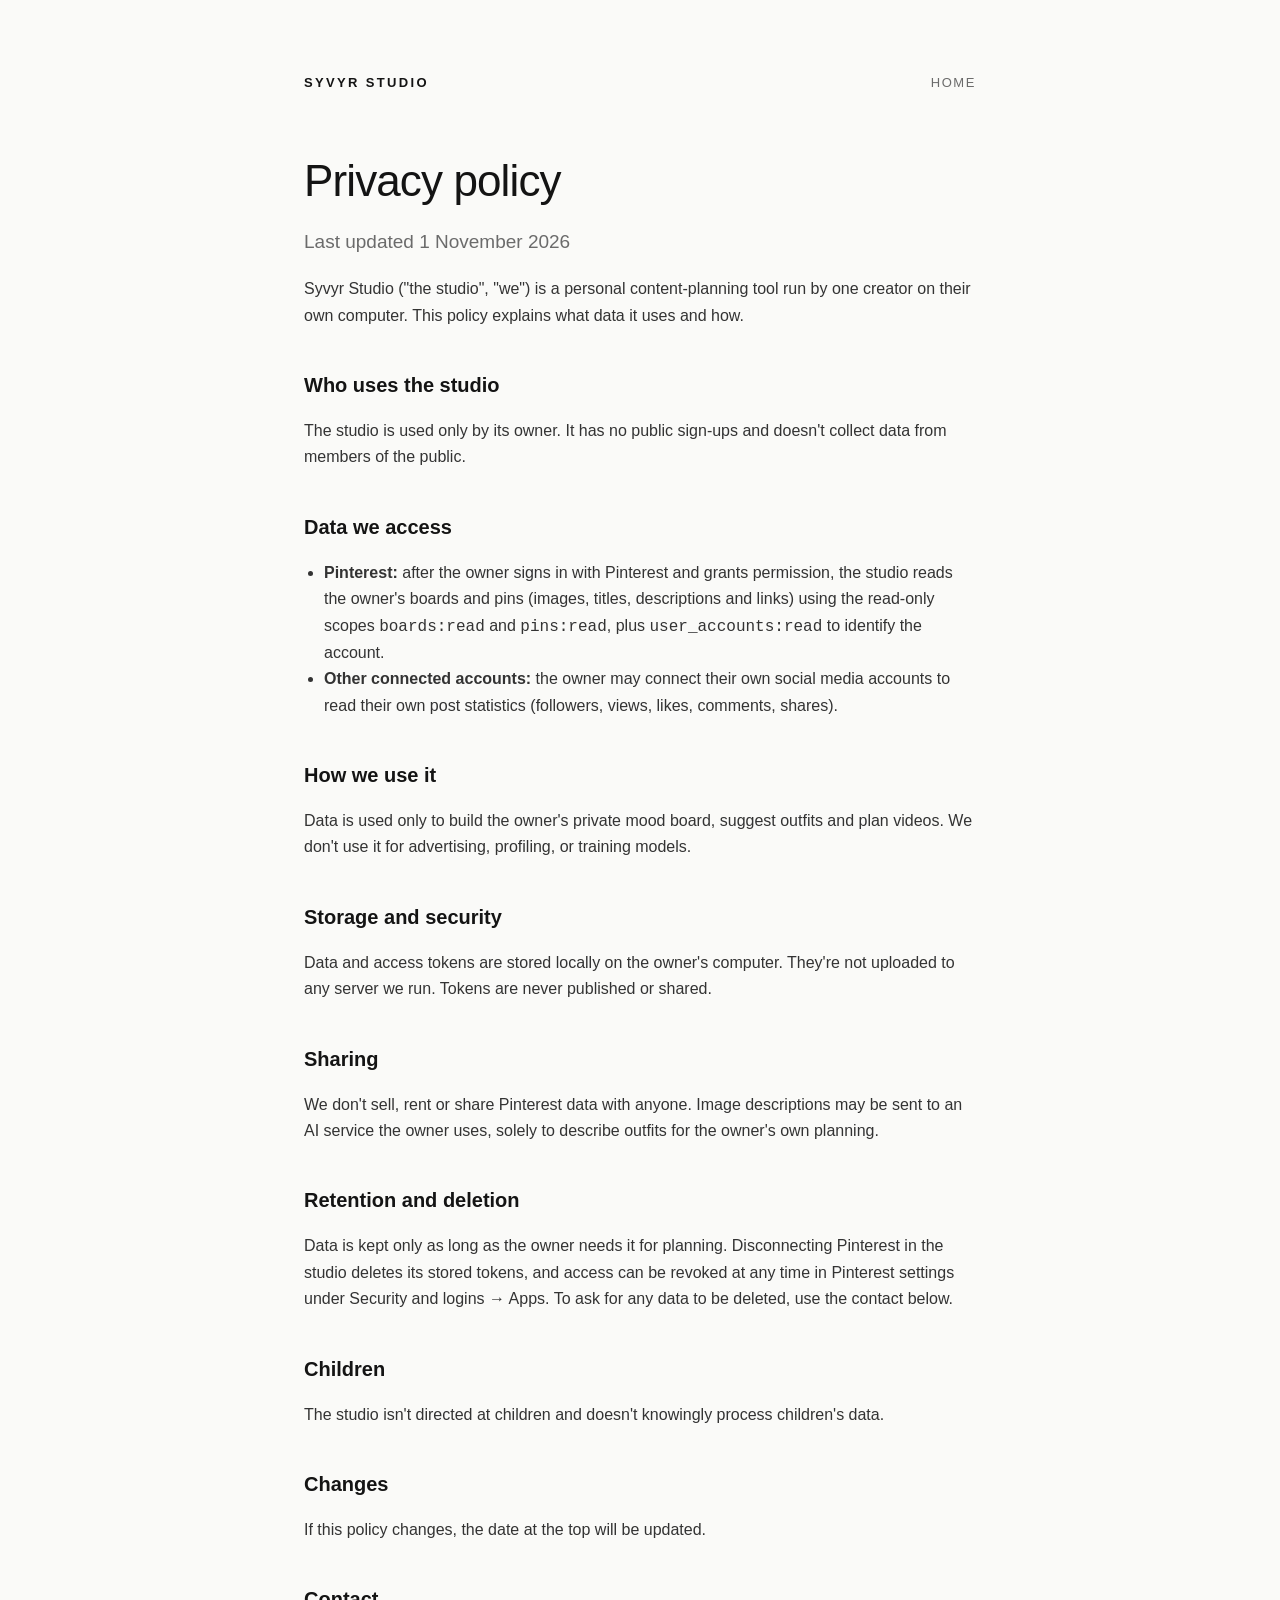
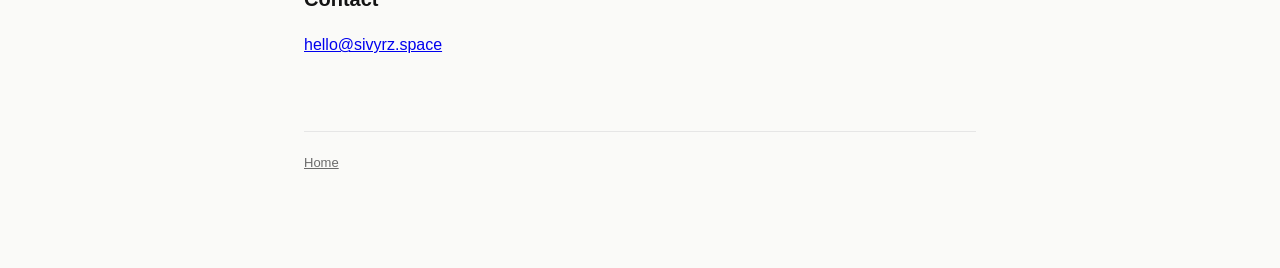
==== privacy.html @ ca307625 "Syvyr Studio site + privacy policy at root; McLaren site moved to /mclaren/ Co-Authored-By: Claude S" ====
<!DOCTYPE html>
<html lang="en"><head><meta charset="utf-8"><meta name="viewport" content="width=device-width,initial-scale=1">
<title>Privacy policy · Syvyr Studio</title><link rel="stylesheet" href="style.css"></head>
<body><main>
<nav><b><a href="index.html" style="color:inherit;margin:0">Syvyr Studio</a></b><span><a href="index.html">Home</a></span></nav>
<h1>Privacy policy</h1>
<p class="lead">Last updated 1 November 2026</p>
<p>Syvyr Studio ("the studio", "we") is a personal content-planning tool run by one creator on their own computer. This policy explains what data it uses and how.</p>
<h2>Who uses the studio</h2>
<p>The studio is used only by its owner. It has no public sign-ups and doesn't collect data from members of the public.</p>
<h2>Data we access</h2>
<ul>
<li><b>Pinterest:</b> after the owner signs in with Pinterest and grants permission, the studio reads the owner's boards and pins (images, titles, descriptions and links) using the read-only scopes <code>boards:read</code> and <code>pins:read</code>, plus <code>user_accounts:read</code> to identify the account.</li>
<li><b>Other connected accounts:</b> the owner may connect their own social media accounts to read their own post statistics (followers, views, likes, comments, shares).</li>
</ul>
<h2>How we use it</h2>
<p>Data is used only to build the owner's private mood board, suggest outfits and plan videos. We don't use it for advertising, profiling, or training models.</p>
<h2>Storage and security</h2>
<p>Data and access tokens are stored locally on the owner's computer. They're not uploaded to any server we run. Tokens are never published or shared.</p>
<h2>Sharing</h2>
<p>We don't sell, rent or share Pinterest data with anyone. Image descriptions may be sent to an AI service the owner uses, solely to describe outfits for the owner's own planning.</p>
<h2>Retention and deletion</h2>
<p>Data is kept only as long as the owner needs it for planning. Disconnecting Pinterest in the studio deletes its stored tokens, and access can be revoked at any time in Pinterest settings under Security and logins → Apps. To ask for any data to be deleted, use the contact below.</p>
<h2>Children</h2>
<p>The studio isn't directed at children and doesn't knowingly process children's data.</p>
<h2>Changes</h2>
<p>If this policy changes, the date at the top will be updated.</p>
<h2>Contact</h2>
<p><a href="mailto:hello@sivyrz.space">hello@sivyrz.space</a></p>
<footer><a href="index.html">Home</a></footer>
</main></body></html>
---- style.css ----
:root{--ink:#141414;--muted:#6b6b6b;--line:#e6e6e6;--bg:#fafaf8}
*{box-sizing:border-box}body{margin:0;font:16px/1.65 -apple-system,BlinkMacSystemFont,"Segoe UI",Helvetica,Arial,sans-serif;color:var(--ink);background:var(--bg)}
main{max-width:720px;margin:0 auto;padding:72px 24px 96px}
nav{display:flex;justify-content:space-between;align-items:center;margin-bottom:64px;font-size:13px;letter-spacing:.12em;text-transform:uppercase}
nav a{color:var(--muted);text-decoration:none;margin-left:20px}nav b{letter-spacing:.18em}
h1{font-size:44px;line-height:1.1;font-weight:500;letter-spacing:-.02em;margin:0 0 20px}
h2{font-size:20px;font-weight:600;margin:40px 0 8px}
p,li{color:#333}.lead{font-size:19px;color:var(--muted)}
ul{padding-left:20px}footer{margin-top:72px;padding-top:20px;border-top:1px solid var(--line);font-size:13px;color:var(--muted)}
footer a{color:var(--muted)}
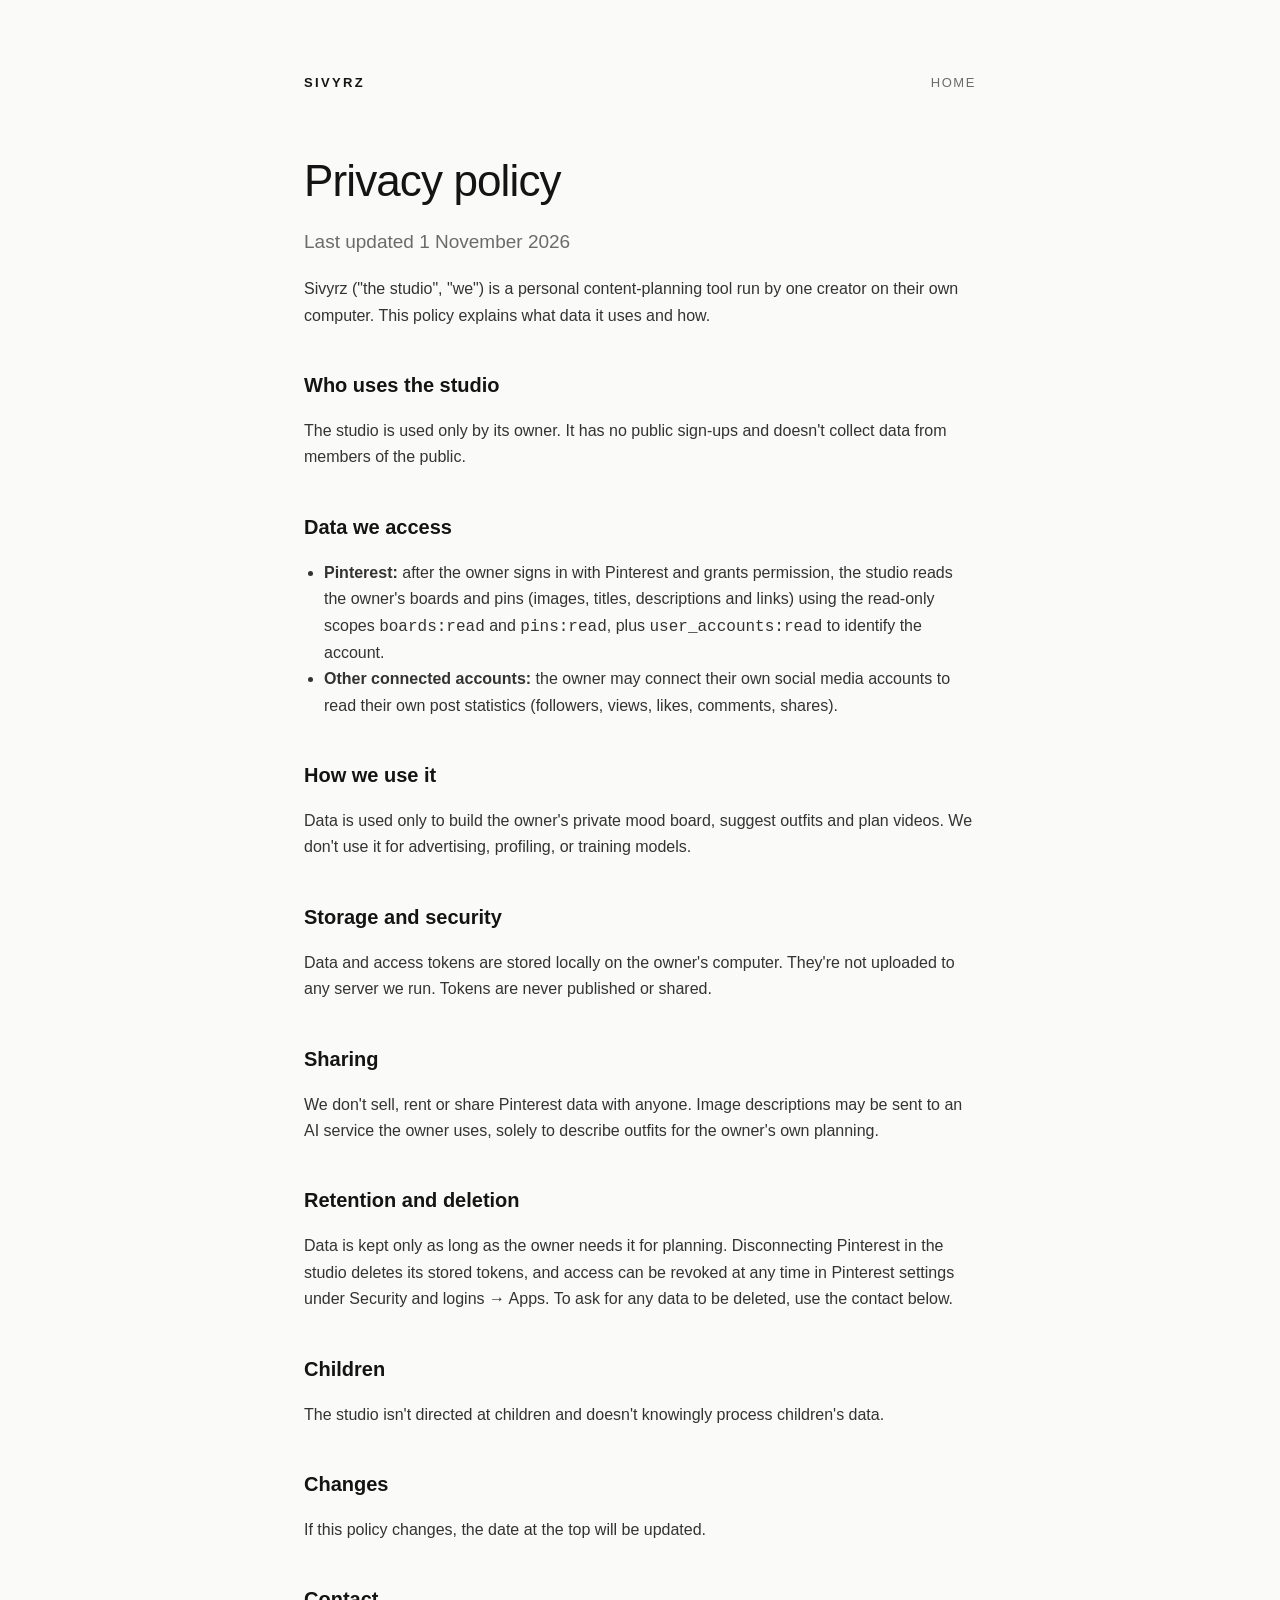
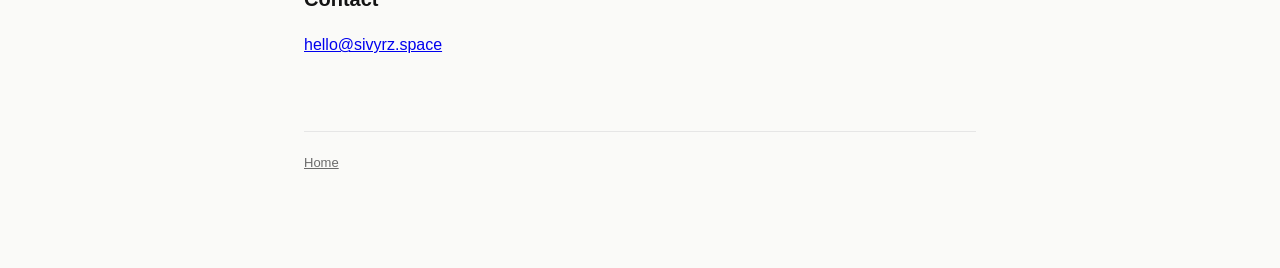
==== commit ebd5180c: "Rename site and app to Sivyrz so the name matches sivyrz.space; link terms Co-Authored-By: Claude So" ====
--- a/privacy.html
+++ b/privacy.html
@@ -1,11 +1,11 @@
 <!DOCTYPE html>
 <html lang="en"><head><meta charset="utf-8"><meta name="viewport" content="width=device-width,initial-scale=1">
-<title>Privacy policy · Syvyr Studio</title><link rel="stylesheet" href="style.css"></head>
+<title>Privacy policy · Sivyrz</title><link rel="stylesheet" href="style.css"></head>
 <body><main>
-<nav><b><a href="index.html" style="color:inherit;margin:0">Syvyr Studio</a></b><span><a href="index.html">Home</a></span></nav>
+<nav><b><a href="index.html" style="color:inherit;margin:0">Sivyrz</a></b><span><a href="index.html">Home</a></span></nav>
 <h1>Privacy policy</h1>
 <p class="lead">Last updated 1 November 2026</p>
-<p>Syvyr Studio ("the studio", "we") is a personal content-planning tool run by one creator on their own computer. This policy explains what data it uses and how.</p>
+<p>Sivyrz ("the studio", "we") is a personal content-planning tool run by one creator on their own computer. This policy explains what data it uses and how.</p>
 <h2>Who uses the studio</h2>
 <p>The studio is used only by its owner. It has no public sign-ups and doesn't collect data from members of the public.</p>
 <h2>Data we access</h2>
